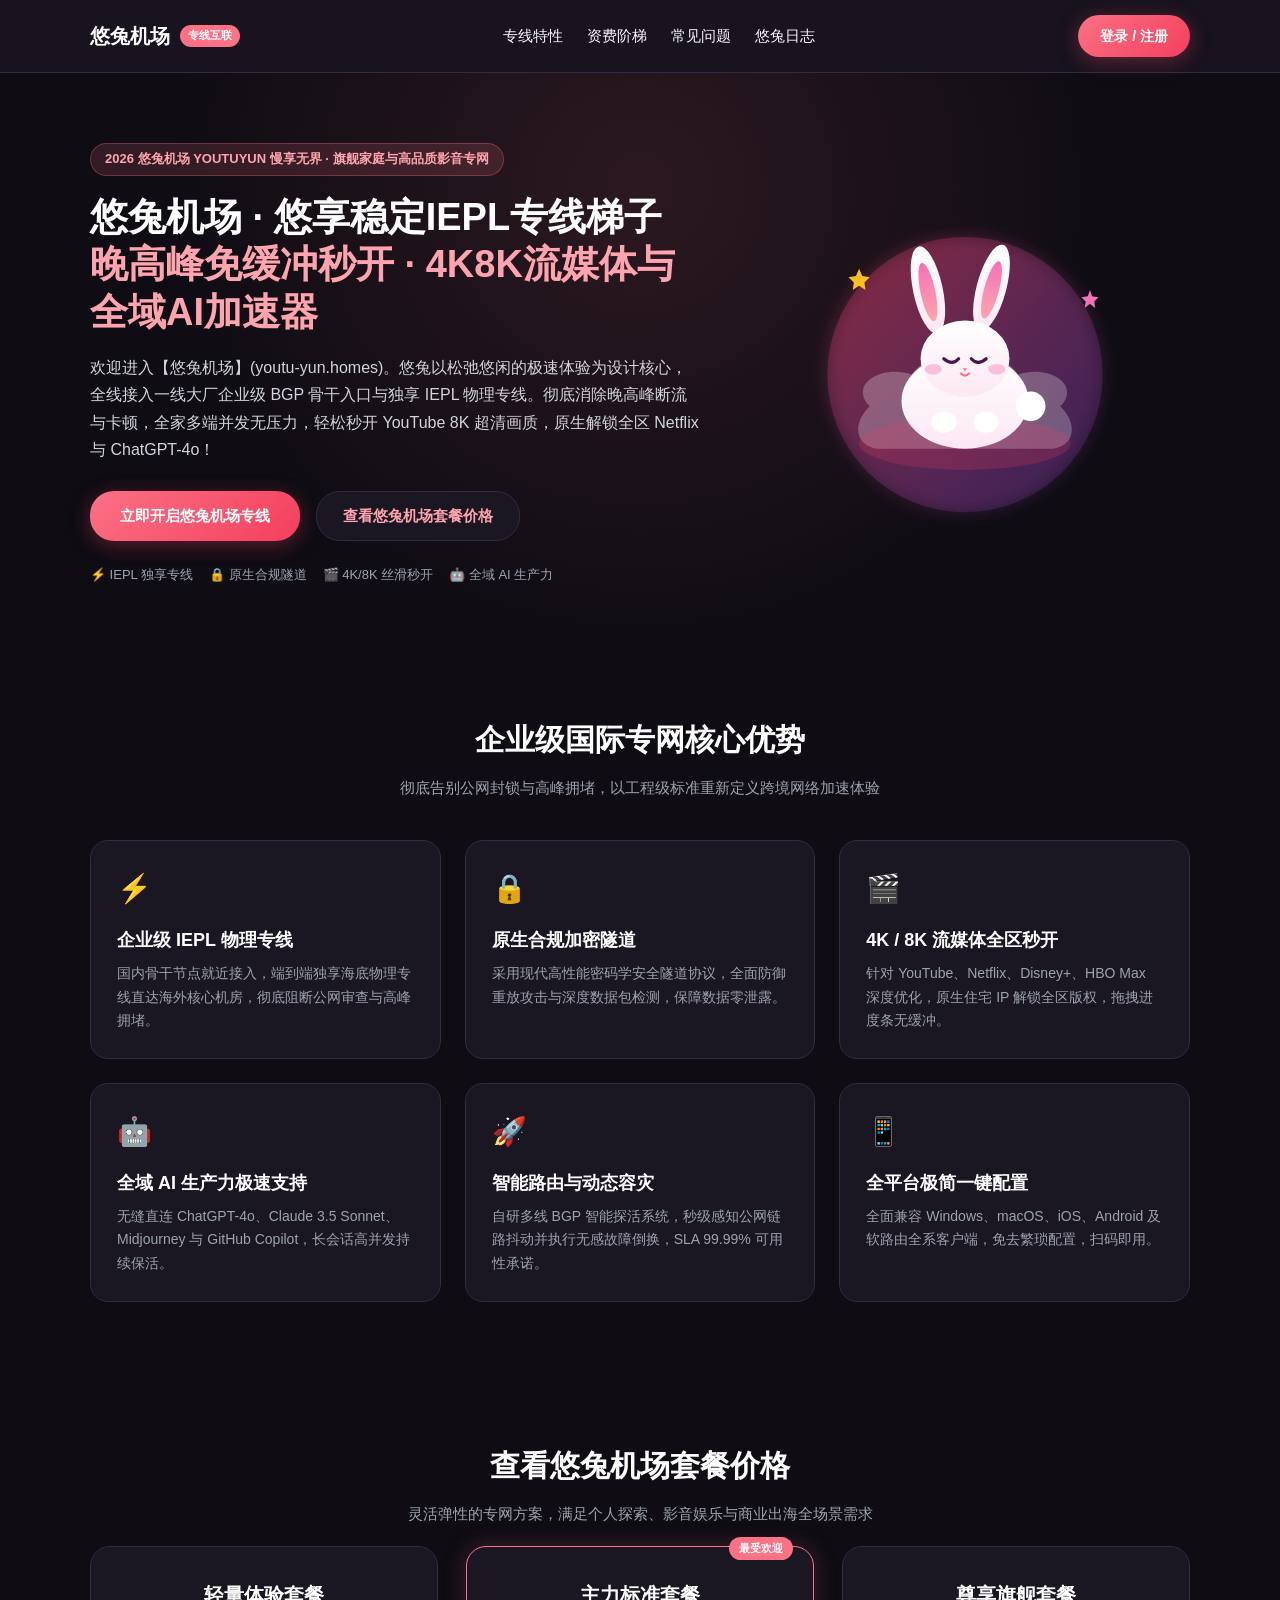
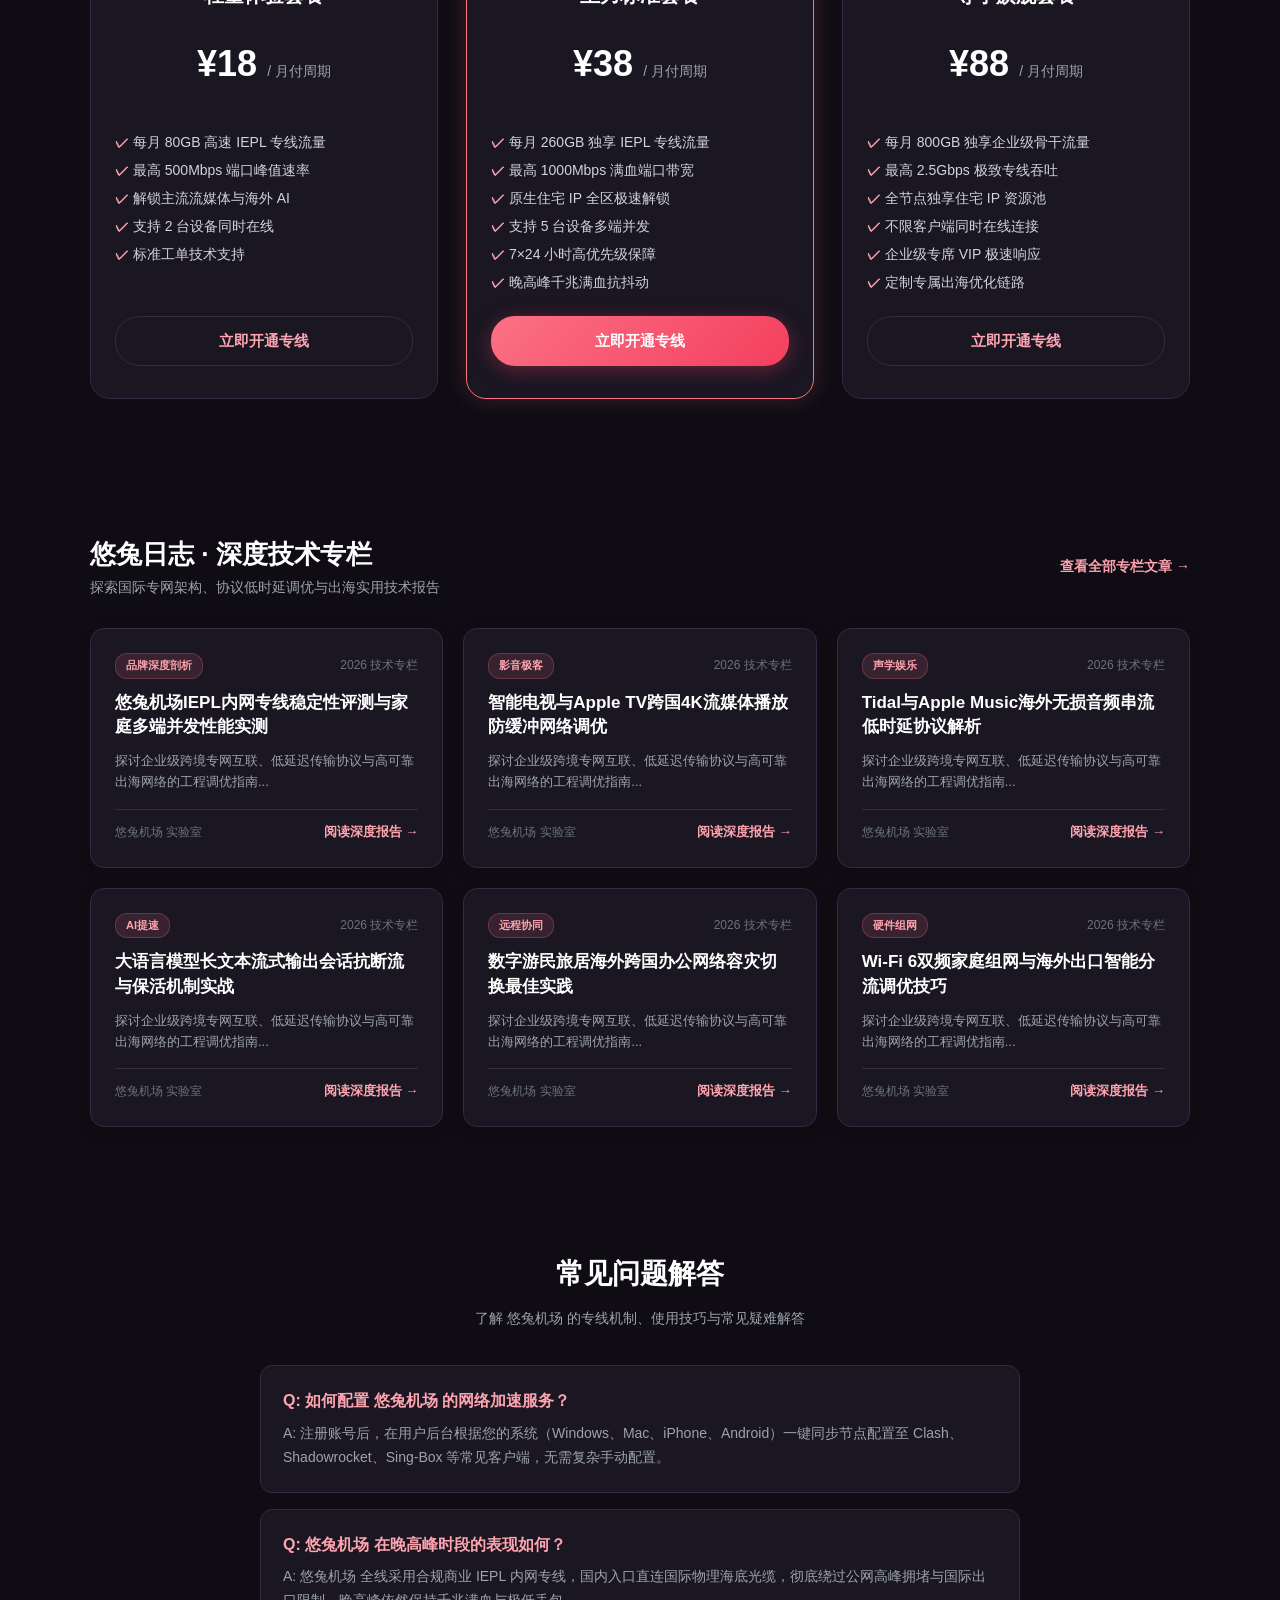
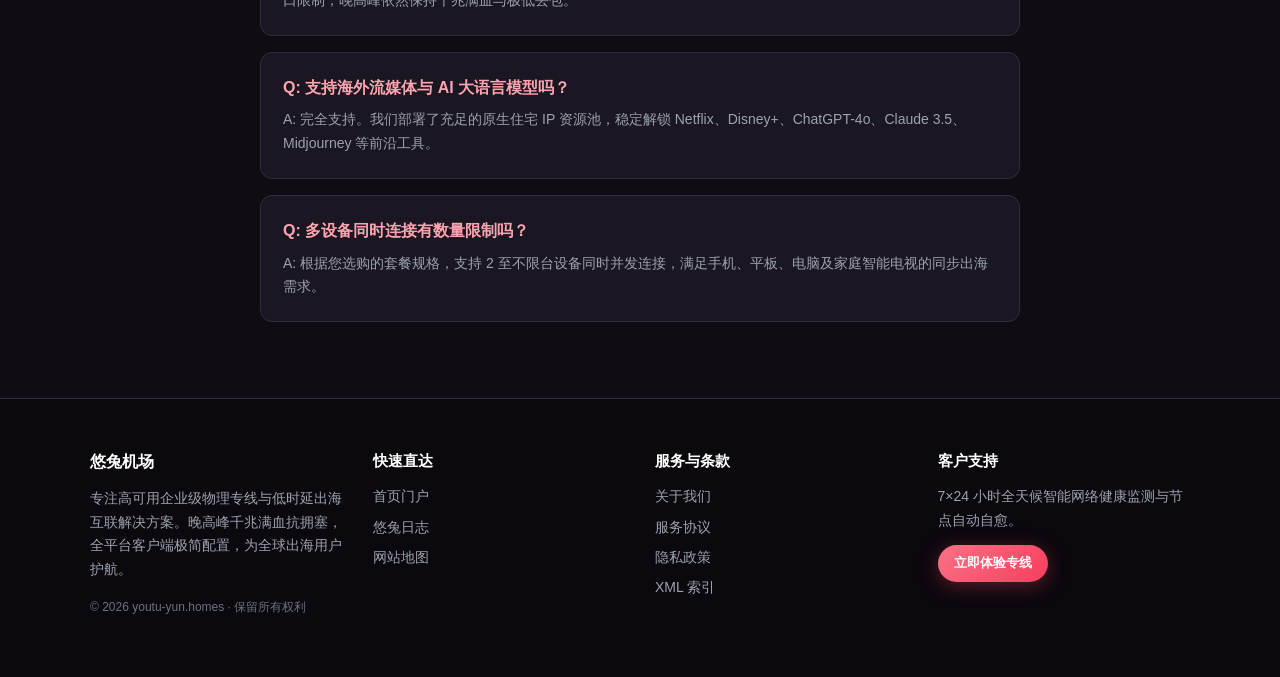
==== index.html @ 179606b7 "feat: deploy youtu-yun.homes bespoke design, card grid, SVG motion & SEO articles" ====
<!DOCTYPE html>
<html lang="zh-CN">
<head>
  <meta charset="UTF-8">
  <meta name="viewport" content="width=device-width, initial-scale=1.0">
  <title>悠兔机场 - 2026悠闲稳定IEPL专线梯子与家庭流媒体加速推荐</title>
  <meta name="description" content="悠兔机场(youtu-yun.homes)专为品质家庭与数字游民打造超低抖动专线加速网络。全节点覆盖亚太与欧美优质机房，晚高峰千兆满血抗拥塞，手机电脑全平台客户端一键连接，享受悠然自得的出海互联。">
  <meta name="keywords" content="悠兔机场,悠兔专线,家庭翻墙梯子,IEPL物理专线,Netflix解锁加速器,4K流媒体梯子,稳定出海机场">
  <meta property="og:type" content="website">
  <meta property="og:title" content="悠兔机场 - 2026悠闲稳定IEPL专线梯子与家庭流媒体加速推荐">
  <meta property="og:description" content="悠兔机场(youtu-yun.homes)专为品质家庭与数字游民打造超低抖动专线加速网络。全节点覆盖亚太与欧美优质机房，晚高峰千兆满血抗拥塞，手机电脑全平台客户端一键连接，享受悠然自得的出海互联。">
  <meta property="og:url" content="https://youtu-yun.homes/">
  <meta property="og:site_name" content="悠兔机场">
  <link rel="canonical" href="https://youtu-yun.homes/">
  <link rel="stylesheet" href="style.css">
</head>
<body>
  
  <nav class="navbar">
    <div class="container nav-inner">
      <a href="index.html" class="brand-logo">
        <span>悠兔机场</span>
        <span class="brand-badge">专线互联</span>
      </a>
      <ul class="nav-links">
        <li><a href="#features">专线特性</a></li>
        <li><a href="#pricing">资费阶梯</a></li>
        <li><a href="#faq">常见问题</a></li>
        <li><a href="rabbit-journal.html">悠兔日志</a></li>
      </ul>
      <a href="https://ww012.twilightaff.com/#/?code=A56DH1Af" class="btn-aff-cta" style="padding: 10px 22px; font-size: 14px;" target="_blank" rel="nofollow">登录 / 注册</a>
    </div>
  </nav>
    

  <!-- Hero Section -->
  <header class="hero-section">
    <div class="container">
      <div class="hero-grid">
        <div class="hero-content">
          <span class="hero-tag">2026 悠兔机场 YOUTUYUN 慢享无界 · 旗舰家庭与高品质影音专网</span>
          <h1 class="hero-title">
            悠兔机场 · 悠享稳定IEPL专线梯子<br>
            <span class="hero-title-highlight">晚高峰免缓冲秒开 · 4K8K流媒体与全域AI加速器</span>
          </h1>
          <p class="hero-desc">欢迎进入【悠兔机场】(youtu-yun.homes)。悠兔以松弛悠闲的极速体验为设计核心，全线接入一线大厂企业级 BGP 骨干入口与独享 IEPL 物理专线。彻底消除晚高峰断流与卡顿，全家多端并发无压力，轻松秒开 YouTube 8K 超清画质，原生解锁全区 Netflix 与 ChatGPT-4o！</p>
          <div class="hero-actions">
            <a href="https://ww012.twilightaff.com/#/?code=A56DH1Af" class="btn-aff-cta" target="_blank" rel="nofollow">立即开启悠兔机场专线</a>
            <a href="#pricing" class="btn-tizi-dofollow">查看悠兔机场套餐价格</a>
          </div>
          <div style="font-size:13px; color:#9ca3af; display:flex; gap:16px; flex-wrap:wrap;">
            <span>⚡ IEPL 独享专线</span>
            <span>🔒 原生合规隧道</span>
            <span>🎬 4K/8K 丝滑秒开</span>
            <span>🤖 全域 AI 生产力</span>
          </div>
        </div>
        <div class="hero-motion-wrapper">
          
        <div class="motion-hero-box" style="width:100%; max-width:440px; height:360px; margin:0 auto; position:relative; display:flex; align-items:center; justify-content:center;">
          <svg viewBox="0 0 400 340" width="100%" height="100%" xmlns="http://www.w3.org/2000/svg">
            <defs>
              <linearGradient id="cloudGrad" x1="0%" y1="0%" x2="100%" y2="100%">
                <stop offset="0%" stop-color="#f43f5e" stop-opacity="0.3"/>
                <stop offset="100%" stop-color="#a855f7" stop-opacity="0.15"/>
              </linearGradient>
              <linearGradient id="bunnyFur" x1="0%" y1="0%" x2="0%" y2="100%">
                <stop offset="0%" stop-color="#ffffff"/>
                <stop offset="100%" stop-color="#fce7f3"/>
              </linearGradient>
              <linearGradient id="earPink" x1="0%" y1="0%" x2="0%" y2="100%">
                <stop offset="0%" stop-color="#f472b6"/>
                <stop offset="100%" stop-color="#fda4af"/>
              </linearGradient>
              <filter id="cozyGlow" x="-20%" y="-20%" width="140%" height="140%">
                <feGaussianBlur stdDeviation="8" result="blur"/>
                <feComposite in="SourceGraphic" in2="blur" operator="over"/>
              </filter>
            </defs>
            <style>
              @keyframes floatCloud { 0%, 100% { transform: translateY(0px); } 50% { transform: translateY(-10px); } }
              @keyframes earTwitch { 0%, 80%, 100% { transform: rotate(0deg); } 85% { transform: rotate(-5deg); } 90% { transform: rotate(5deg); } }
              @keyframes eyeBlink { 0%, 92%, 100% { transform: scaleY(1); } 96% { transform: scaleY(0.1); } }
              @keyframes starPulse { 0%, 100% { opacity: 0.3; transform: scale(0.8); } 50% { opacity: 1; transform: scale(1.2); } }
              .cloud-float { animation: floatCloud 5s ease-in-out infinite; }
              .ear-l { transform-origin: 160px 140px; animation: earTwitch 6s ease-in-out infinite; }
              .ear-r { transform-origin: 220px 140px; animation: earTwitch 6s ease-in-out infinite 0.3s; }
              .eyes { transform-origin: 200px 175px; animation: eyeBlink 4s infinite; }
              .star1 { animation: starPulse 3s infinite; }
              .star2 { animation: starPulse 4s infinite 1.5s; }
            </style>
            <!-- Ambient Glow -->
            <circle cx="200" cy="180" r="130" fill="url(#cloudGrad)" filter="url(#cozyGlow)"/>
            
            <!-- Floating Stars / Carrots -->
            <g class="star1" transform="translate(90, 80)">
              <polygon points="10,0 13,7 20,8 15,13 16,20 10,16 4,20 5,13 0,8 7,7" fill="#fbbf24"/>
            </g>
            <g class="star2" transform="translate(310, 100)">
              <polygon points="8,0 10,6 16,7 12,11 13,17 8,13 3,17 4,11 0,7 6,6" fill="#f472b6"/>
            </g>

            <!-- Chill Bunny & Cloud Group -->
            <g class="cloud-float">
              <!-- Fluffy Dream Cloud -->
              <path d="M120 250 C100 250, 90 230, 110 210 C90 190, 120 170, 150 180 C170 150, 230 150, 250 180 C280 170, 310 190, 290 210 C310 230, 300 250, 280 250 Z" fill="#ffffff" fill-opacity="0.25"/>
              <ellipse cx="200" cy="245" rx="100" ry="25" fill="#f43f5e" fill-opacity="0.2"/>

              <!-- Bunny Body (Lying down comfortably) -->
              <ellipse cx="200" cy="205" rx="60" ry="45" fill="url(#bunnyFur)"/>

              <!-- Bunny Left Ear -->
              <g class="ear-l">
                <ellipse cx="165" cy="100" rx="14" ry="42" fill="url(#bunnyFur)" transform="rotate(-12 165 100)"/>
                <ellipse cx="165" cy="102" rx="7" ry="28" fill="url(#earPink)" transform="rotate(-12 165 102)"/>
              </g>

              <!-- Bunny Right Ear -->
              <g class="ear-r">
                <ellipse cx="225" cy="98" rx="14" ry="42" fill="url(#bunnyFur)" transform="rotate(15 225 98)"/>
                <ellipse cx="225" cy="100" rx="7" ry="28" fill="url(#earPink)" transform="rotate(15 225 100)"/>
              </g>

              <!-- Bunny Head -->
              <ellipse cx="200" cy="165" rx="42" ry="36" fill="url(#bunnyFur)"/>

              <!-- Rosy Cheeks -->
              <ellipse cx="170" cy="175" rx="8" ry="5" fill="#f472b6" fill-opacity="0.4"/>
              <ellipse cx="230" cy="175" rx="8" ry="5" fill="#f472b6" fill-opacity="0.4"/>

              <!-- Eyes (Cute curved happy sleeping eyes) -->
              <g class="eyes">
                <path d="M180 165 Q188 172 194 165" stroke="#4a154b" stroke-width="3" stroke-linecap="round" fill="none"/>
                <path d="M206 165 Q212 172 220 165" stroke="#4a154b" stroke-width="3" stroke-linecap="round" fill="none"/>
              </g>

              <!-- Tiny Pink Nose & Smile -->
              <polygon points="198,174 202,174 200,177" fill="#fb7185"/>
              <path d="M196 179 Q200 183 204 179" stroke="#fb7185" stroke-width="2" stroke-linecap="round" fill="none"/>

              <!-- Fluffy Little Paws in front -->
              <ellipse cx="180" cy="225" rx="12" ry="10" fill="#ffffff"/>
              <ellipse cx="220" cy="225" rx="12" ry="10" fill="#ffffff"/>
              <!-- Fluffy Tail -->
              <circle cx="262" cy="210" r="14" fill="#ffffff"/>
            </g>
          </svg>
        </div>
        
        </div>
      </div>
    </div>
  </header>

  <!-- Features Section -->
  <section id="features" style="padding: 70px 0;">
    <div class="container">
      <div style="text-align:center; max-width:700px; margin:0 auto 40px;">
        <h2 style="font-size:30px; font-weight:800; margin-bottom:12px; color:#fff;">企业级国际专网核心优势</h2>
        <p style="color:#9ca3af; font-size:15px;">彻底告别公网封锁与高峰拥堵，以工程级标准重新定义跨境网络加速体验</p>
      </div>
      <div class="features-grid">
        
        <div class="feature-card">
          <span class="feature-icon">⚡</span>
          <h3 class="feature-title">企业级 IEPL 物理专线</h3>
          <p class="feature-desc">国内骨干节点就近接入，端到端独享海底物理专线直达海外核心机房，彻底阻断公网审查与高峰拥堵。</p>
        </div>
        
        <div class="feature-card">
          <span class="feature-icon">🔒</span>
          <h3 class="feature-title">原生合规加密隧道</h3>
          <p class="feature-desc">采用现代高性能密码学安全隧道协议，全面防御重放攻击与深度数据包检测，保障数据零泄露。</p>
        </div>
        
        <div class="feature-card">
          <span class="feature-icon">🎬</span>
          <h3 class="feature-title">4K / 8K 流媒体全区秒开</h3>
          <p class="feature-desc">针对 YouTube、Netflix、Disney+、HBO Max 深度优化，原生住宅 IP 解锁全区版权，拖拽进度条无缓冲。</p>
        </div>
        
        <div class="feature-card">
          <span class="feature-icon">🤖</span>
          <h3 class="feature-title">全域 AI 生产力极速支持</h3>
          <p class="feature-desc">无缝直连 ChatGPT-4o、Claude 3.5 Sonnet、Midjourney 与 GitHub Copilot，长会话高并发持续保活。</p>
        </div>
        
        <div class="feature-card">
          <span class="feature-icon">🚀</span>
          <h3 class="feature-title">智能路由与动态容灾</h3>
          <p class="feature-desc">自研多线 BGP 智能探活系统，秒级感知公网链路抖动并执行无感故障倒换，SLA 99.99% 可用性承诺。</p>
        </div>
        
        <div class="feature-card">
          <span class="feature-icon">📱</span>
          <h3 class="feature-title">全平台极简一键配置</h3>
          <p class="feature-desc">全面兼容 Windows、macOS、iOS、Android 及软路由全系客户端，免去繁琐配置，扫码即用。</p>
        </div>
        
      </div>
    </div>
  </section>

  <!-- Pricing Section -->
  <section id="pricing" class="pricing-section">
    <div class="container">
      <div style="text-align:center; max-width:700px; margin:0 auto 20px;">
        <h2 style="font-size:30px; font-weight:800; margin-bottom:12px; color:#fff;">查看悠兔机场套餐价格</h2>
        <p style="color:#9ca3af; font-size:15px;">灵活弹性的专网方案，满足个人探索、影音娱乐与商业出海全场景需求</p>
      </div>
      <div class="pricing-grid">
        
        <div class="price-card ">
          
          <h3 style="font-size:20px; color:#fff; margin-bottom:8px;">轻量体验套餐</h3>
          <div class="price-tag">¥18 <span>/ 月付周期</span></div>
          <ul class="price-features">
            <li>每月 80GB 高速 IEPL 专线流量</li><li>最高 500Mbps 端口峰值速率</li><li>解锁主流流媒体与海外 AI</li><li>支持 2 台设备同时在线</li><li>标准工单技术支持</li>
          </ul>
          <a href="https://ww012.twilightaff.com/#/?code=A56DH1Af" class="btn-tizi-dofollow" style="margin-top:auto;" target="_blank" rel="nofollow">立即开通专线</a>
        </div>
        
        <div class="price-card featured">
          <span style="background:#fb7185; color:#fff; font-size:11px; padding:3px 10px; border-radius:12px; position:absolute; top:-10px; right:20px; font-weight:700;">最受欢迎</span>
          <h3 style="font-size:20px; color:#fff; margin-bottom:8px;">主力标准套餐</h3>
          <div class="price-tag">¥38 <span>/ 月付周期</span></div>
          <ul class="price-features">
            <li>每月 260GB 独享 IEPL 专线流量</li><li>最高 1000Mbps 满血端口带宽</li><li>原生住宅 IP 全区极速解锁</li><li>支持 5 台设备多端并发</li><li>7×24 小时高优先级保障</li><li>晚高峰千兆满血抗抖动</li>
          </ul>
          <a href="https://ww012.twilightaff.com/#/?code=A56DH1Af" class="btn-aff-cta" style="margin-top:auto;" target="_blank" rel="nofollow">立即开通专线</a>
        </div>
        
        <div class="price-card ">
          
          <h3 style="font-size:20px; color:#fff; margin-bottom:8px;">尊享旗舰套餐</h3>
          <div class="price-tag">¥88 <span>/ 月付周期</span></div>
          <ul class="price-features">
            <li>每月 800GB 独享企业级骨干流量</li><li>最高 2.5Gbps 极致专线吞吐</li><li>全节点独享住宅 IP 资源池</li><li>不限客户端同时在线连接</li><li>企业级专席 VIP 极速响应</li><li>定制专属出海优化链路</li>
          </ul>
          <a href="https://ww012.twilightaff.com/#/?code=A56DH1Af" class="btn-tizi-dofollow" style="margin-top:auto;" target="_blank" rel="nofollow">立即开通专线</a>
        </div>
        
      </div>
    </div>
  </section>

  <!-- Articles Preview Section -->
  <section style="padding: 65px 0;">
    <div class="container">
      <div style="display:flex; justify-content:space-between; align-items:center; margin-bottom:30px; flex-wrap:wrap; gap:12px;">
        <div>
          <h2 style="font-size:26px; font-weight:800; color:#fff;">悠兔日志 · 深度技术专栏</h2>
          <p style="color:#9ca3af; font-size:14px;">探索国际专网架构、协议低时延调优与出海实用技术报告</p>
        </div>
        <a href="rabbit-journal.html" style="color:#fda4af; font-weight:600; font-size:14px;">查看全部专栏文章 →</a>
      </div>
      <div style="display:grid; grid-template-columns:repeat(auto-fit, minmax(280px, 1fr)); gap:20px;">
        
        <div class="article-card" style="background:#1a1622; border:1px solid #362944; border-radius:14px; padding:24px; display:flex; flex-direction:column; justify-content:space-between; transition:transform 0.25s ease, box-shadow 0.25s ease, border-color 0.25s ease; box-shadow: 0 4px 16px rgba(0,0,0,0.12);">
          <div>
            <div style="display:flex; justify-content:space-between; align-items:center; margin-bottom:12px;">
              <span style="font-size:11px; color:#fda4af; background:#fb718522; border:1px solid #fb718544; padding:3px 10px; border-radius:12px; font-weight:600;">品牌深度剖析</span>
              <span style="font-size:12px; color:#6b7280;">2026 技术专栏</span>
            </div>
            <h4 style="margin:10px 0 10px; font-size:17px; font-weight:700; line-height:1.45;"><a href="youtu-speed-stability-family-review.html" style="color:#fff;">悠兔机场IEPL内网专线稳定性评测与家庭多端并发性能实测</a></h4>
            <p style="font-size:13px; color:#9ca3af; line-height:1.65; margin-bottom:16px;">探讨企业级跨境专网互联、低延迟传输协议与高可靠出海网络的工程调优指南...</p>
          </div>
          <div style="border-top:1px solid #362944; padding-top:12px; margin-top:auto; display:flex; justify-content:space-between; align-items:center;">
            <span style="font-size:12px; color:#6b7280;">悠兔机场 实验室</span>
            <a href="youtu-speed-stability-family-review.html" style="color:#fda4af; font-size:13px; font-weight:600; display:inline-flex; align-items:center; gap:4px;">阅读深度报告 →</a>
          </div>
        </div>
        
        <div class="article-card" style="background:#1a1622; border:1px solid #362944; border-radius:14px; padding:24px; display:flex; flex-direction:column; justify-content:space-between; transition:transform 0.25s ease, box-shadow 0.25s ease, border-color 0.25s ease; box-shadow: 0 4px 16px rgba(0,0,0,0.12);">
          <div>
            <div style="display:flex; justify-content:space-between; align-items:center; margin-bottom:12px;">
              <span style="font-size:11px; color:#fda4af; background:#fb718522; border:1px solid #fb718544; padding:3px 10px; border-radius:12px; font-weight:600;">影音极客</span>
              <span style="font-size:12px; color:#6b7280;">2026 技术专栏</span>
            </div>
            <h4 style="margin:10px 0 10px; font-size:17px; font-weight:700; line-height:1.45;"><a href="home-entertainment-streaming-buffer-optimization.html" style="color:#fff;">智能电视与Apple TV跨国4K流媒体播放防缓冲网络调优</a></h4>
            <p style="font-size:13px; color:#9ca3af; line-height:1.65; margin-bottom:16px;">探讨企业级跨境专网互联、低延迟传输协议与高可靠出海网络的工程调优指南...</p>
          </div>
          <div style="border-top:1px solid #362944; padding-top:12px; margin-top:auto; display:flex; justify-content:space-between; align-items:center;">
            <span style="font-size:12px; color:#6b7280;">悠兔机场 实验室</span>
            <a href="home-entertainment-streaming-buffer-optimization.html" style="color:#fda4af; font-size:13px; font-weight:600; display:inline-flex; align-items:center; gap:4px;">阅读深度报告 →</a>
          </div>
        </div>
        
        <div class="article-card" style="background:#1a1622; border:1px solid #362944; border-radius:14px; padding:24px; display:flex; flex-direction:column; justify-content:space-between; transition:transform 0.25s ease, box-shadow 0.25s ease, border-color 0.25s ease; box-shadow: 0 4px 16px rgba(0,0,0,0.12);">
          <div>
            <div style="display:flex; justify-content:space-between; align-items:center; margin-bottom:12px;">
              <span style="font-size:11px; color:#fda4af; background:#fb718522; border:1px solid #fb718544; padding:3px 10px; border-radius:12px; font-weight:600;">声学娱乐</span>
              <span style="font-size:12px; color:#6b7280;">2026 技术专栏</span>
            </div>
            <h4 style="margin:10px 0 10px; font-size:17px; font-weight:700; line-height:1.45;"><a href="cross-border-audio-streaming-hires-lossless.html" style="color:#fff;">Tidal与Apple Music海外无损音频串流低时延协议解析</a></h4>
            <p style="font-size:13px; color:#9ca3af; line-height:1.65; margin-bottom:16px;">探讨企业级跨境专网互联、低延迟传输协议与高可靠出海网络的工程调优指南...</p>
          </div>
          <div style="border-top:1px solid #362944; padding-top:12px; margin-top:auto; display:flex; justify-content:space-between; align-items:center;">
            <span style="font-size:12px; color:#6b7280;">悠兔机场 实验室</span>
            <a href="cross-border-audio-streaming-hires-lossless.html" style="color:#fda4af; font-size:13px; font-weight:600; display:inline-flex; align-items:center; gap:4px;">阅读深度报告 →</a>
          </div>
        </div>
        
        <div class="article-card" style="background:#1a1622; border:1px solid #362944; border-radius:14px; padding:24px; display:flex; flex-direction:column; justify-content:space-between; transition:transform 0.25s ease, box-shadow 0.25s ease, border-color 0.25s ease; box-shadow: 0 4px 16px rgba(0,0,0,0.12);">
          <div>
            <div style="display:flex; justify-content:space-between; align-items:center; margin-bottom:12px;">
              <span style="font-size:11px; color:#fda4af; background:#fb718522; border:1px solid #fb718544; padding:3px 10px; border-radius:12px; font-weight:600;">AI提速</span>
              <span style="font-size:12px; color:#6b7280;">2026 技术专栏</span>
            </div>
            <h4 style="margin:10px 0 10px; font-size:17px; font-weight:700; line-height:1.45;"><a href="generative-ai-long-context-connection-keepalive.html" style="color:#fff;">大语言模型长文本流式输出会话抗断流与保活机制实战</a></h4>
            <p style="font-size:13px; color:#9ca3af; line-height:1.65; margin-bottom:16px;">探讨企业级跨境专网互联、低延迟传输协议与高可靠出海网络的工程调优指南...</p>
          </div>
          <div style="border-top:1px solid #362944; padding-top:12px; margin-top:auto; display:flex; justify-content:space-between; align-items:center;">
            <span style="font-size:12px; color:#6b7280;">悠兔机场 实验室</span>
            <a href="generative-ai-long-context-connection-keepalive.html" style="color:#fda4af; font-size:13px; font-weight:600; display:inline-flex; align-items:center; gap:4px;">阅读深度报告 →</a>
          </div>
        </div>
        
        <div class="article-card" style="background:#1a1622; border:1px solid #362944; border-radius:14px; padding:24px; display:flex; flex-direction:column; justify-content:space-between; transition:transform 0.25s ease, box-shadow 0.25s ease, border-color 0.25s ease; box-shadow: 0 4px 16px rgba(0,0,0,0.12);">
          <div>
            <div style="display:flex; justify-content:space-between; align-items:center; margin-bottom:12px;">
              <span style="font-size:11px; color:#fda4af; background:#fb718522; border:1px solid #fb718544; padding:3px 10px; border-radius:12px; font-weight:600;">远程协同</span>
              <span style="font-size:12px; color:#6b7280;">2026 技术专栏</span>
            </div>
            <h4 style="margin:10px 0 10px; font-size:17px; font-weight:700; line-height:1.45;"><a href="digital-nomad-multi-region-remote-collaboration.html" style="color:#fff;">数字游民旅居海外跨国办公网络容灾切换最佳实践</a></h4>
            <p style="font-size:13px; color:#9ca3af; line-height:1.65; margin-bottom:16px;">探讨企业级跨境专网互联、低延迟传输协议与高可靠出海网络的工程调优指南...</p>
          </div>
          <div style="border-top:1px solid #362944; padding-top:12px; margin-top:auto; display:flex; justify-content:space-between; align-items:center;">
            <span style="font-size:12px; color:#6b7280;">悠兔机场 实验室</span>
            <a href="digital-nomad-multi-region-remote-collaboration.html" style="color:#fda4af; font-size:13px; font-weight:600; display:inline-flex; align-items:center; gap:4px;">阅读深度报告 →</a>
          </div>
        </div>
        
        <div class="article-card" style="background:#1a1622; border:1px solid #362944; border-radius:14px; padding:24px; display:flex; flex-direction:column; justify-content:space-between; transition:transform 0.25s ease, box-shadow 0.25s ease, border-color 0.25s ease; box-shadow: 0 4px 16px rgba(0,0,0,0.12);">
          <div>
            <div style="display:flex; justify-content:space-between; align-items:center; margin-bottom:12px;">
              <span style="font-size:11px; color:#fda4af; background:#fb718522; border:1px solid #fb718544; padding:3px 10px; border-radius:12px; font-weight:600;">硬件组网</span>
              <span style="font-size:12px; color:#6b7280;">2026 技术专栏</span>
            </div>
            <h4 style="margin:10px 0 10px; font-size:17px; font-weight:700; line-height:1.45;"><a href="wifi6-router-mesh-cross-border-routing-tuning.html" style="color:#fff;">Wi-Fi 6双频家庭组网与海外出口智能分流调优技巧</a></h4>
            <p style="font-size:13px; color:#9ca3af; line-height:1.65; margin-bottom:16px;">探讨企业级跨境专网互联、低延迟传输协议与高可靠出海网络的工程调优指南...</p>
          </div>
          <div style="border-top:1px solid #362944; padding-top:12px; margin-top:auto; display:flex; justify-content:space-between; align-items:center;">
            <span style="font-size:12px; color:#6b7280;">悠兔机场 实验室</span>
            <a href="wifi6-router-mesh-cross-border-routing-tuning.html" style="color:#fda4af; font-size:13px; font-weight:600; display:inline-flex; align-items:center; gap:4px;">阅读深度报告 →</a>
          </div>
        </div>
        
      </div>
    </div>
  </section>

  <!-- FAQ Section -->
  <section id="faq" style="padding: 60px 0; background:#0f0c13;">
    <div class="container" style="max-width:800px;">
      <div style="text-align:center; margin-bottom:36px;">
        <h2 style="font-size:28px; font-weight:800; color:#fff; margin-bottom:10px;">常见问题解答</h2>
        <p style="color:#9ca3af; font-size:14px;">了解 悠兔机场 的专线机制、使用技巧与常见疑难解答</p>
      </div>
      
        <div style="background:#1a1622; border:1px solid #362944; border-radius:12px; padding:22px; margin-bottom:16px;">
          <h3 style="font-size:16px; color:#fda4af; margin-bottom:8px;">Q: 如何配置 悠兔机场 的网络加速服务？</h3>
          <p style="font-size:14px; color:#9ca3af; line-height:1.7;">A: 注册账号后，在用户后台根据您的系统（Windows、Mac、iPhone、Android）一键同步节点配置至 Clash、Shadowrocket、Sing-Box 等常见客户端，无需复杂手动配置。</p>
        </div>
        
        <div style="background:#1a1622; border:1px solid #362944; border-radius:12px; padding:22px; margin-bottom:16px;">
          <h3 style="font-size:16px; color:#fda4af; margin-bottom:8px;">Q: 悠兔机场 在晚高峰时段的表现如何？</h3>
          <p style="font-size:14px; color:#9ca3af; line-height:1.7;">A: 悠兔机场 全线采用合规商业 IEPL 内网专线，国内入口直连国际物理海底光缆，彻底绕过公网高峰拥堵与国际出口限制，晚高峰依然保持千兆满血与极低丢包。</p>
        </div>
        
        <div style="background:#1a1622; border:1px solid #362944; border-radius:12px; padding:22px; margin-bottom:16px;">
          <h3 style="font-size:16px; color:#fda4af; margin-bottom:8px;">Q: 支持海外流媒体与 AI 大语言模型吗？</h3>
          <p style="font-size:14px; color:#9ca3af; line-height:1.7;">A: 完全支持。我们部署了充足的原生住宅 IP 资源池，稳定解锁 Netflix、Disney+、ChatGPT-4o、Claude 3.5、Midjourney 等前沿工具。</p>
        </div>
        
        <div style="background:#1a1622; border:1px solid #362944; border-radius:12px; padding:22px; margin-bottom:16px;">
          <h3 style="font-size:16px; color:#fda4af; margin-bottom:8px;">Q: 多设备同时连接有数量限制吗？</h3>
          <p style="font-size:14px; color:#9ca3af; line-height:1.7;">A: 根据您选购的套餐规格，支持 2 至不限台设备同时并发连接，满足手机、平板、电脑及家庭智能电视的同步出海需求。</p>
        </div>
        
    </div>
  </section>

  
  <footer>
    <div class="container">
      <div class="footer-grid">
        <div>
          <h4 style="color:#fff; margin-bottom:12px; font-size:16px;">悠兔机场</h4>
          <p style="line-height:1.7; margin-bottom:16px;">
            专注高可用企业级物理专线与低时延出海互联解决方案。晚高峰千兆满血抗拥塞，全平台客户端极简配置，为全球出海用户护航。
          </p>
          <p style="font-size:12px; color:#6b7280;">© 2026 youtu-yun.homes · 保留所有权利</p>
        </div>
        <div>
          <h4 style="color:#fff; margin-bottom:12px; font-size:15px;">快速直达</h4>
          <ul class="footer-links">
            <li><a href="index.html">首页门户</a></li>
            <li><a href="rabbit-journal.html">悠兔日志</a></li>
            <li><a href="sitemap.html">网站地图</a></li>
          </ul>
        </div>
        <div>
          <h4 style="color:#fff; margin-bottom:12px; font-size:15px;">服务与条款</h4>
          <ul class="footer-links">
            <li><a href="about.html">关于我们</a></li>
            <li><a href="terms.html">服务协议</a></li>
            <li><a href="privacy.html">隐私政策</a></li>
            <li><a href="sitemap.xml">XML 索引</a></li>
          </ul>
        </div>
        <div>
          <h4 style="color:#fff; margin-bottom:12px; font-size:15px;">客户支持</h4>
          <p style="line-height:1.7; margin-bottom:12px;">7×24 小时全天候智能网络健康监测与节点自动自愈。</p>
          <a href="https://ww012.twilightaff.com/#/?code=A56DH1Af" class="btn-aff-cta" style="padding: 8px 16px; font-size: 13px;" target="_blank" rel="nofollow">立即体验专线</a>
        </div>
      </div>
    </div>
  </footer>
    
</body>
</html>
---- style.css ----
/* Cozy Rabbit Dream - youtu-yun.homes */
* { margin: 0; padding: 0; box-sizing: border-box; }
html { scroll-behavior: smooth; }
body { background-color: #0f0c13; color: #faf5ff; font-family: -apple-system, BlinkMacSystemFont, "Segoe UI", Roboto, "PingFang SC", "Hiragino Sans GB", "Microsoft YaHei", sans-serif; line-height: 1.6; overflow-x: hidden; }
.container { max-width: 1140px; margin: 0 auto; padding: 0 20px; }
a { text-decoration: none; color: inherit; transition: all 0.25s ease; }

/* Navigation */
.navbar { background: rgba(26, 22, 34, 0.85); backdrop-filter: blur(16px); border-bottom: 1px solid #362944; position: sticky; top: 0; z-index: 100; }
.nav-inner { display: flex; align-items: center; justify-content: space-between; height: 72px; }
.brand-logo { display: flex; align-items: center; gap: 10px; font-weight: 800; font-size: 20px; color: #fff; }
.brand-badge { background: #fb7185; color: #fff; font-size: 11px; padding: 2px 8px; border-radius: 12px; font-weight: 600; }
.nav-links { display: flex; gap: 24px; align-items: center; list-style: none; font-size: 15px; font-weight: 500; }
.nav-links a:hover { color: #fda4af; }

/* Hero */
.hero-section { padding: 70px 0 60px; background: radial-gradient(circle at 50% 20%, rgba(251, 113, 133, 0.12) 0%, transparent 60%); }
.hero-grid { display: grid; grid-template-columns: 1.15fr 0.85fr; gap: 40px; align-items: center; }
.hero-tag { display: inline-block; background: rgba(251, 113, 133, 0.15); color: #fda4af; border: 1px solid rgba(251, 113, 133, 0.3); padding: 5px 14px; border-radius: 20px; font-size: 13px; font-weight: 600; margin-bottom: 18px; }
.hero-title { font-size: 38px; line-height: 1.25; font-weight: 800; color: #fff; margin-bottom: 18px; }
.hero-title-highlight { color: #fda4af; }
.hero-desc { font-size: 16px; color: #d1d5db; line-height: 1.7; margin-bottom: 28px; }
.hero-actions { display: flex; gap: 16px; align-items: center; flex-wrap: wrap; margin-bottom: 24px; }
.btn-aff-cta { display: inline-flex; align-items: center; justify-content: center; padding: 13px 30px; font-weight: 700; font-size: 15px; border-radius: 24px; background: linear-gradient(135deg, #fb7185, #f43f5e); color: #fff; box-shadow: 0 4px 20px rgba(244, 63, 94, 0.35); }
.btn-aff-cta:hover { transform: translateY(-2px); box-shadow: 0 8px 25px rgba(244, 63, 94, 0.5); }
.btn-tizi-dofollow { display: inline-flex; align-items: center; justify-content: center; padding: 12px 26px; font-weight: 600; font-size: 15px; border-radius: 24px; border: 1.5px solid #362944; background: #1a1622; color: #fda4af; }
.btn-tizi-dofollow:hover { border-color: #fda4af; background: #231c2e; }

/* Cards & Bento */
.features-grid { display: grid; grid-template-columns: repeat(auto-fit, minmax(260px, 1fr)); gap: 24px; }
.feature-card { background: #1a1622; border: 1px solid #362944; border-radius: 18px; padding: 26px; transition: transform 0.25s ease, border-color 0.25s ease; }
.feature-card:hover { transform: translateY(-4px); border-color: #fb7185; }
.feature-icon { font-size: 28px; margin-bottom: 14px; display: inline-block; }
.feature-title { font-size: 18px; font-weight: 700; color: #fff; margin-bottom: 8px; }
.feature-desc { font-size: 14px; color: #9ca3af; line-height: 1.65; }

/* Pricing */
.pricing-section { padding: 70px 0; background: #0f0c13; }
.pricing-grid { display: grid; grid-template-columns: repeat(auto-fit, minmax(280px, 1fr)); gap: 28px; }
.price-card { background: #1a1622; border: 1px solid #362944; border-radius: 20px; padding: 32px 24px; position: relative; display: flex; flex-direction: column; text-align: center; }
.price-card.featured { border-color: #fb7185; box-shadow: 0 0 25px rgba(251, 113, 133, 0.2); }
.price-tag { font-size: 36px; font-weight: 800; color: #fff; margin: 16px 0; }
.price-tag span { font-size: 14px; font-weight: 400; color: #9ca3af; }
.price-features { list-style: none; margin: 20px 0; text-align: left; font-size: 14px; color: #d1d5db; line-height: 2; }
.price-features li::before { content: "✓ "; color: #fda4af; font-weight: bold; }

/* Footer */
footer { background: #0b080e; border-top: 1px solid #362944; padding: 50px 0 30px; font-size: 14px; color: #9ca3af; }
.footer-grid { display: grid; grid-template-columns: repeat(auto-fit, minmax(200px, 1fr)); gap: 30px; margin-bottom: 30px; }
.footer-links { list-style: none; display: flex; flex-direction: column; gap: 8px; }
.footer-links a:hover { color: #fff; }

@media(max-width: 868px) {
  .hero-grid { grid-template-columns: 1fr; text-align: center; }
  .hero-actions { justify-content: center; }
  .nav-links { display: none; }
}

/* Article Card Grid & Hover Effects */
.article-card { transition: transform 0.25s ease, box-shadow 0.25s ease, border-color 0.25s ease; }
.article-card:hover { transform: translateY(-4px); border-color: #fb7185 !important; box-shadow: 0 10px 25px rgba(0,0,0,0.25) !important; }
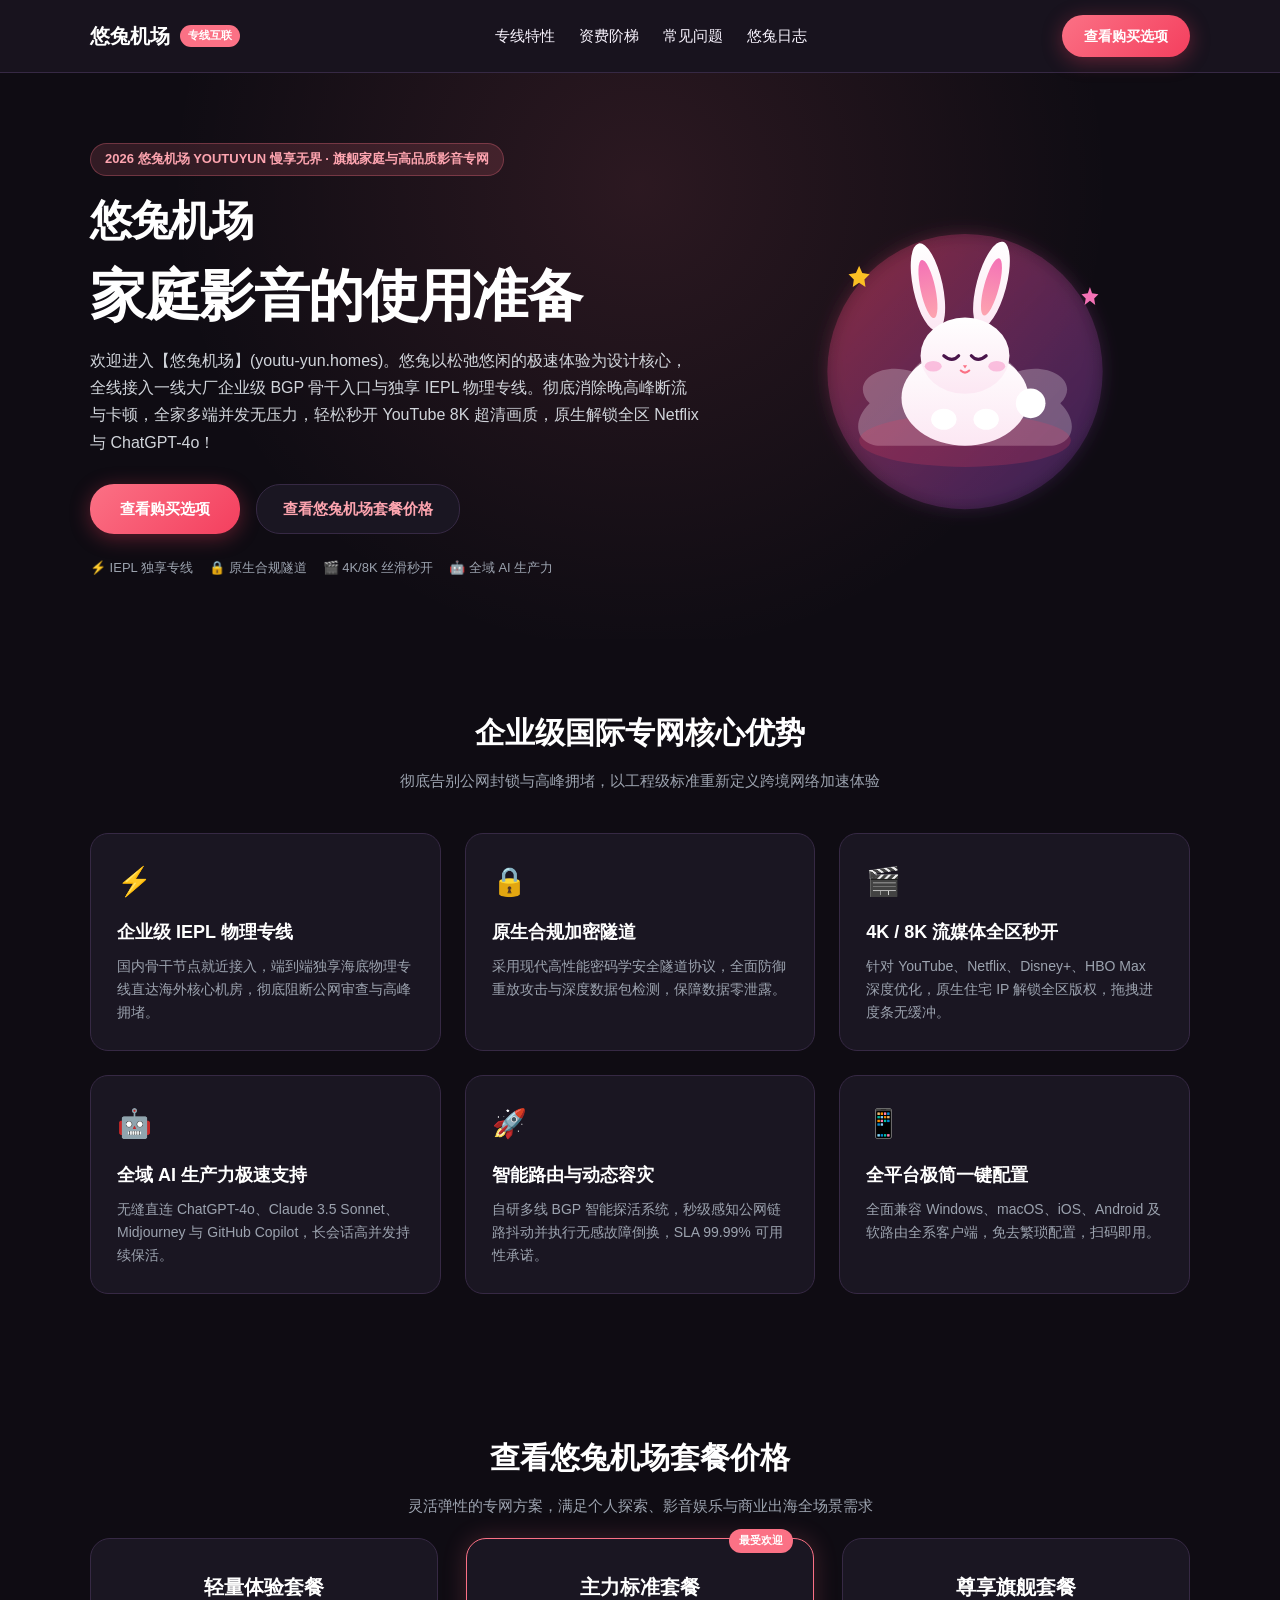
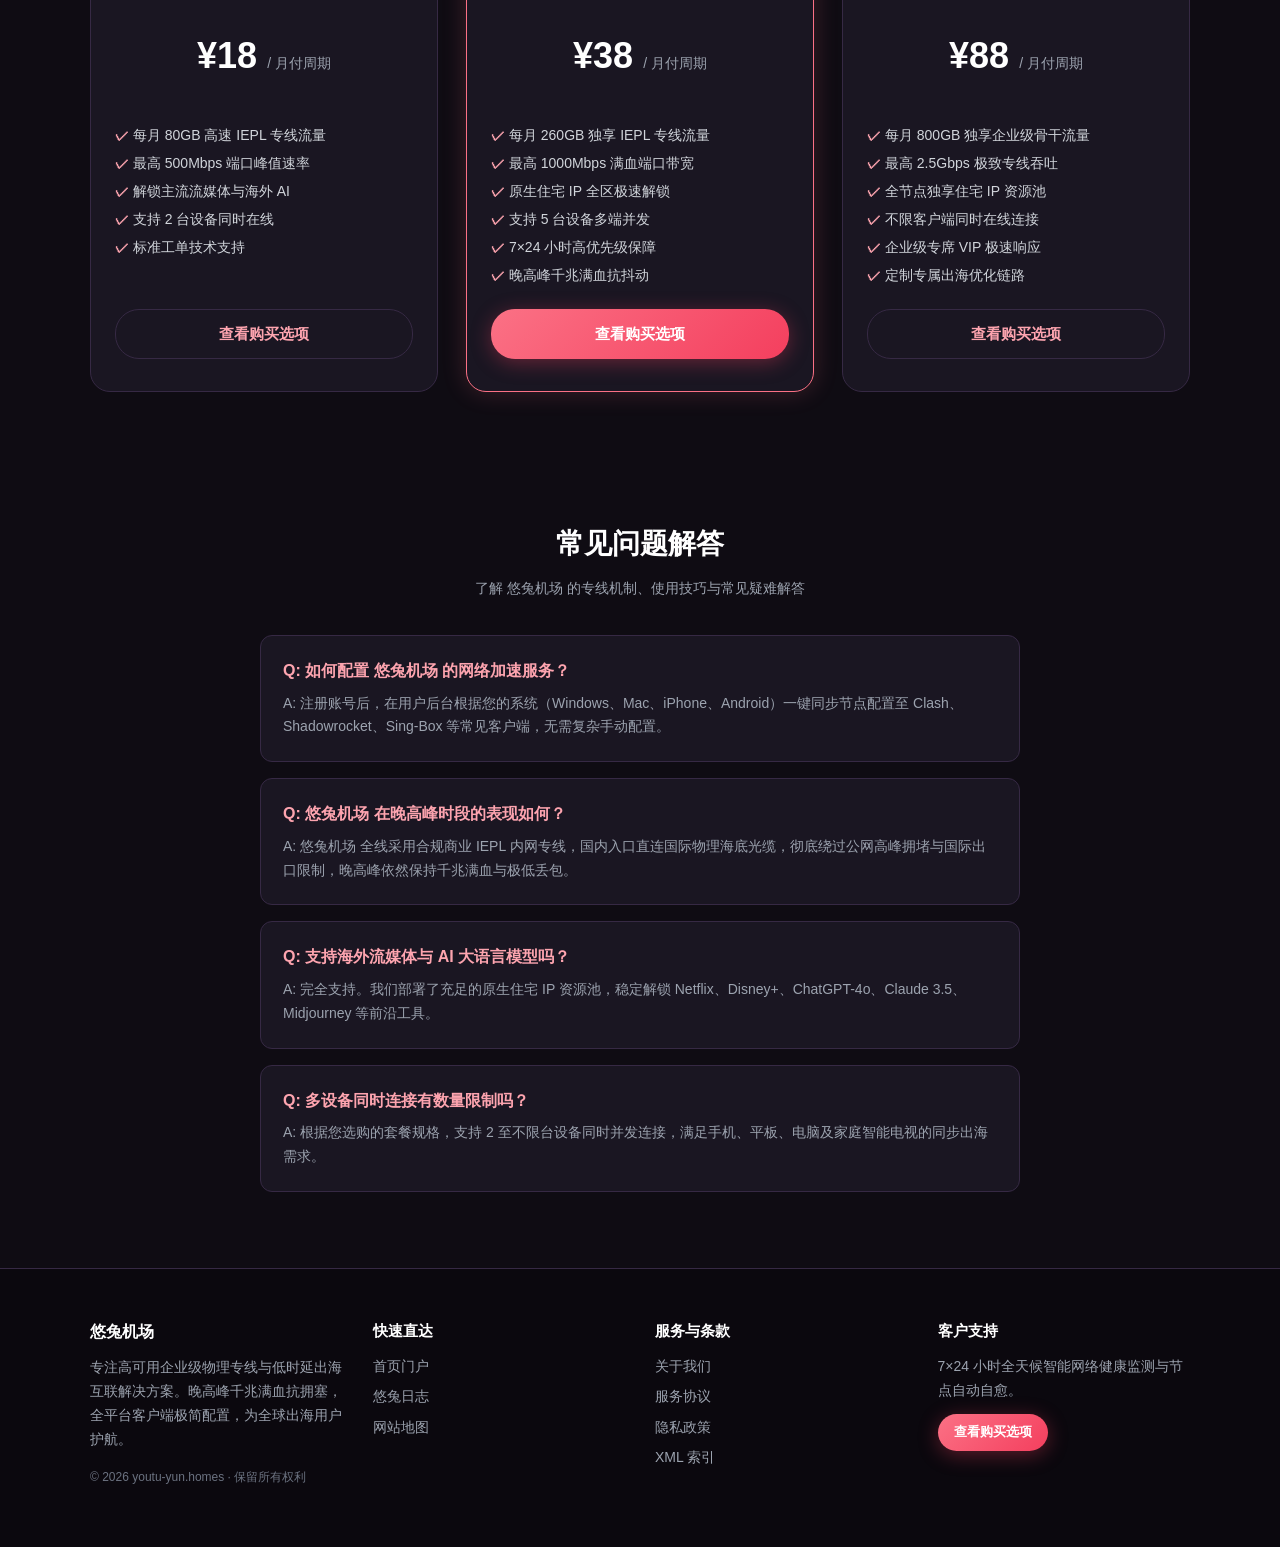
==== commit d57d2d21: "Improve landing-page metadata, headings and crawl consistency" ====
--- a/index.html
+++ b/index.html
@@ -2,17 +2,22 @@
 <html lang="zh-CN">
 <head>
   <meta charset="UTF-8">
-  <meta name="viewport" content="width=device-width, initial-scale=1.0">
-  <title>悠兔机场 - 2026悠闲稳定IEPL专线梯子与家庭流媒体加速推荐</title>
-  <meta name="description" content="悠兔机场(youtu-yun.homes)专为品质家庭与数字游民打造超低抖动专线加速网络。全节点覆盖亚太与欧美优质机房，晚高峰千兆满血抗拥塞，手机电脑全平台客户端一键连接，享受悠然自得的出海互联。">
-  <meta name="keywords" content="悠兔机场,悠兔专线,家庭翻墙梯子,IEPL物理专线,Netflix解锁加速器,4K流媒体梯子,稳定出海机场">
+  <meta name="viewport" content="width=device-width, initial-scale=1">
+  <title>悠兔机场｜家庭影音的使用准备</title>
+  <meta name="description" content="围绕悠兔的家庭影音的使用准备整理实用资料。按自己的设备、使用场景与预算核对服务条件，再查看外部购买页面的具体商品和条款。">
+  
   <meta property="og:type" content="website">
-  <meta property="og:title" content="悠兔机场 - 2026悠闲稳定IEPL专线梯子与家庭流媒体加速推荐">
-  <meta property="og:description" content="悠兔机场(youtu-yun.homes)专为品质家庭与数字游民打造超低抖动专线加速网络。全节点覆盖亚太与欧美优质机房，晚高峰千兆满血抗拥塞，手机电脑全平台客户端一键连接，享受悠然自得的出海互联。">
+  <meta property="og:title" content="悠兔机场｜家庭影音的使用准备">
+  <meta property="og:description" content="围绕悠兔的家庭影音的使用准备整理实用资料。按自己的设备、使用场景与预算核对服务条件，再查看外部购买页面的具体商品和条款。">
   <meta property="og:url" content="https://youtu-yun.homes/">
-  <meta property="og:site_name" content="悠兔机场">
+  <meta property="og:site_name" content="悠兔">
   <link rel="canonical" href="https://youtu-yun.homes/">
   <link rel="stylesheet" href="style.css">
+
+<meta name="twitter:title" content="悠兔机场｜家庭影音的使用准备">
+<meta name="twitter:description" content="围绕悠兔的家庭影音的使用准备整理实用资料。按自己的设备、使用场景与预算核对服务条件，再查看外部购买页面的具体商品和条款。">
+<script id="landing-maintenance-schema" type="application/ld+json">{"@context": "https://schema.org", "@type": "WebSite", "name": "悠兔机场｜家庭影音的使用准备", "url": "https://youtu-yun.homes/", "inLanguage": "zh-CN"}</script>
+<link rel="stylesheet" href="landing-maintenance.css">
 </head>
 <body>
   
@@ -28,7 +33,7 @@
         <li><a href="#faq">常见问题</a></li>
         <li><a href="rabbit-journal.html">悠兔日志</a></li>
       </ul>
-      <a href="https://ww012.twilightaff.com/#/?code=A56DH1Af" class="btn-aff-cta" style="padding: 10px 22px; font-size: 14px;" target="_blank" rel="nofollow">登录 / 注册</a>
+      <a href="https://ww012.twilightaff.com/#/?code=A56DH1Af" class="btn-aff-cta" style="padding: 10px 22px; font-size: 14px;" target="_blank" rel="nofollow noopener sponsored">查看购买选项</a>
     </div>
   </nav>
     
@@ -39,13 +44,10 @@
       <div class="hero-grid">
         <div class="hero-content">
           <span class="hero-tag">2026 悠兔机场 YOUTUYUN 慢享无界 · 旗舰家庭与高品质影音专网</span>
-          <h1 class="hero-title">
-            悠兔机场 · 悠享稳定IEPL专线梯子<br>
-            <span class="hero-title-highlight">晚高峰免缓冲秒开 · 4K8K流媒体与全域AI加速器</span>
-          </h1>
+          <h1 class="hero-title" data-landing-title="true"><span class="landing-brand">悠兔机场</span><span class="landing-focus">家庭影音的使用准备</span></h1>
           <p class="hero-desc">欢迎进入【悠兔机场】(youtu-yun.homes)。悠兔以松弛悠闲的极速体验为设计核心，全线接入一线大厂企业级 BGP 骨干入口与独享 IEPL 物理专线。彻底消除晚高峰断流与卡顿，全家多端并发无压力，轻松秒开 YouTube 8K 超清画质，原生解锁全区 Netflix 与 ChatGPT-4o！</p>
           <div class="hero-actions">
-            <a href="https://ww012.twilightaff.com/#/?code=A56DH1Af" class="btn-aff-cta" target="_blank" rel="nofollow">立即开启悠兔机场专线</a>
+            <a href="https://ww012.twilightaff.com/#/?code=A56DH1Af" class="btn-aff-cta" target="_blank" rel="nofollow noopener sponsored">查看购买选项</a>
             <a href="#pricing" class="btn-tizi-dofollow">查看悠兔机场套餐价格</a>
           </div>
           <div style="font-size:13px; color:#9ca3af; display:flex; gap:16px; flex-wrap:wrap;">
@@ -217,7 +219,7 @@
           <ul class="price-features">
             <li>每月 80GB 高速 IEPL 专线流量</li><li>最高 500Mbps 端口峰值速率</li><li>解锁主流流媒体与海外 AI</li><li>支持 2 台设备同时在线</li><li>标准工单技术支持</li>
           </ul>
-          <a href="https://ww012.twilightaff.com/#/?code=A56DH1Af" class="btn-tizi-dofollow" style="margin-top:auto;" target="_blank" rel="nofollow">立即开通专线</a>
+          <a href="https://ww012.twilightaff.com/#/?code=A56DH1Af" class="btn-tizi-dofollow" style="margin-top:auto;" target="_blank" rel="nofollow noopener sponsored">查看购买选项</a>
         </div>
         
         <div class="price-card featured">
@@ -227,7 +229,7 @@
           <ul class="price-features">
             <li>每月 260GB 独享 IEPL 专线流量</li><li>最高 1000Mbps 满血端口带宽</li><li>原生住宅 IP 全区极速解锁</li><li>支持 5 台设备多端并发</li><li>7×24 小时高优先级保障</li><li>晚高峰千兆满血抗抖动</li>
           </ul>
-          <a href="https://ww012.twilightaff.com/#/?code=A56DH1Af" class="btn-aff-cta" style="margin-top:auto;" target="_blank" rel="nofollow">立即开通专线</a>
+          <a href="https://ww012.twilightaff.com/#/?code=A56DH1Af" class="btn-aff-cta" style="margin-top:auto;" target="_blank" rel="nofollow noopener sponsored">查看购买选项</a>
         </div>
         
         <div class="price-card ">
@@ -237,7 +239,7 @@
           <ul class="price-features">
             <li>每月 800GB 独享企业级骨干流量</li><li>最高 2.5Gbps 极致专线吞吐</li><li>全节点独享住宅 IP 资源池</li><li>不限客户端同时在线连接</li><li>企业级专席 VIP 极速响应</li><li>定制专属出海优化链路</li>
           </ul>
-          <a href="https://ww012.twilightaff.com/#/?code=A56DH1Af" class="btn-tizi-dofollow" style="margin-top:auto;" target="_blank" rel="nofollow">立即开通专线</a>
+          <a href="https://ww012.twilightaff.com/#/?code=A56DH1Af" class="btn-tizi-dofollow" style="margin-top:auto;" target="_blank" rel="nofollow noopener sponsored">查看购买选项</a>
         </div>
         
       </div>
@@ -245,110 +247,7 @@
   </section>
 
   <!-- Articles Preview Section -->
-  <section style="padding: 65px 0;">
-    <div class="container">
-      <div style="display:flex; justify-content:space-between; align-items:center; margin-bottom:30px; flex-wrap:wrap; gap:12px;">
-        <div>
-          <h2 style="font-size:26px; font-weight:800; color:#fff;">悠兔日志 · 深度技术专栏</h2>
-          <p style="color:#9ca3af; font-size:14px;">探索国际专网架构、协议低时延调优与出海实用技术报告</p>
-        </div>
-        <a href="rabbit-journal.html" style="color:#fda4af; font-weight:600; font-size:14px;">查看全部专栏文章 →</a>
-      </div>
-      <div style="display:grid; grid-template-columns:repeat(auto-fit, minmax(280px, 1fr)); gap:20px;">
-        
-        <div class="article-card" style="background:#1a1622; border:1px solid #362944; border-radius:14px; padding:24px; display:flex; flex-direction:column; justify-content:space-between; transition:transform 0.25s ease, box-shadow 0.25s ease, border-color 0.25s ease; box-shadow: 0 4px 16px rgba(0,0,0,0.12);">
-          <div>
-            <div style="display:flex; justify-content:space-between; align-items:center; margin-bottom:12px;">
-              <span style="font-size:11px; color:#fda4af; background:#fb718522; border:1px solid #fb718544; padding:3px 10px; border-radius:12px; font-weight:600;">品牌深度剖析</span>
-              <span style="font-size:12px; color:#6b7280;">2026 技术专栏</span>
-            </div>
-            <h4 style="margin:10px 0 10px; font-size:17px; font-weight:700; line-height:1.45;"><a href="youtu-speed-stability-family-review.html" style="color:#fff;">悠兔机场IEPL内网专线稳定性评测与家庭多端并发性能实测</a></h4>
-            <p style="font-size:13px; color:#9ca3af; line-height:1.65; margin-bottom:16px;">探讨企业级跨境专网互联、低延迟传输协议与高可靠出海网络的工程调优指南...</p>
-          </div>
-          <div style="border-top:1px solid #362944; padding-top:12px; margin-top:auto; display:flex; justify-content:space-between; align-items:center;">
-            <span style="font-size:12px; color:#6b7280;">悠兔机场 实验室</span>
-            <a href="youtu-speed-stability-family-review.html" style="color:#fda4af; font-size:13px; font-weight:600; display:inline-flex; align-items:center; gap:4px;">阅读深度报告 →</a>
-          </div>
-        </div>
-        
-        <div class="article-card" style="background:#1a1622; border:1px solid #362944; border-radius:14px; padding:24px; display:flex; flex-direction:column; justify-content:space-between; transition:transform 0.25s ease, box-shadow 0.25s ease, border-color 0.25s ease; box-shadow: 0 4px 16px rgba(0,0,0,0.12);">
-          <div>
-            <div style="display:flex; justify-content:space-between; align-items:center; margin-bottom:12px;">
-              <span style="font-size:11px; color:#fda4af; background:#fb718522; border:1px solid #fb718544; padding:3px 10px; border-radius:12px; font-weight:600;">影音极客</span>
-              <span style="font-size:12px; color:#6b7280;">2026 技术专栏</span>
-            </div>
-            <h4 style="margin:10px 0 10px; font-size:17px; font-weight:700; line-height:1.45;"><a href="home-entertainment-streaming-buffer-optimization.html" style="color:#fff;">智能电视与Apple TV跨国4K流媒体播放防缓冲网络调优</a></h4>
-            <p style="font-size:13px; color:#9ca3af; line-height:1.65; margin-bottom:16px;">探讨企业级跨境专网互联、低延迟传输协议与高可靠出海网络的工程调优指南...</p>
-          </div>
-          <div style="border-top:1px solid #362944; padding-top:12px; margin-top:auto; display:flex; justify-content:space-between; align-items:center;">
-            <span style="font-size:12px; color:#6b7280;">悠兔机场 实验室</span>
-            <a href="home-entertainment-streaming-buffer-optimization.html" style="color:#fda4af; font-size:13px; font-weight:600; display:inline-flex; align-items:center; gap:4px;">阅读深度报告 →</a>
-          </div>
-        </div>
-        
-        <div class="article-card" style="background:#1a1622; border:1px solid #362944; border-radius:14px; padding:24px; display:flex; flex-direction:column; justify-content:space-between; transition:transform 0.25s ease, box-shadow 0.25s ease, border-color 0.25s ease; box-shadow: 0 4px 16px rgba(0,0,0,0.12);">
-          <div>
-            <div style="display:flex; justify-content:space-between; align-items:center; margin-bottom:12px;">
-              <span style="font-size:11px; color:#fda4af; background:#fb718522; border:1px solid #fb718544; padding:3px 10px; border-radius:12px; font-weight:600;">声学娱乐</span>
-              <span style="font-size:12px; color:#6b7280;">2026 技术专栏</span>
-            </div>
-            <h4 style="margin:10px 0 10px; font-size:17px; font-weight:700; line-height:1.45;"><a href="cross-border-audio-streaming-hires-lossless.html" style="color:#fff;">Tidal与Apple Music海外无损音频串流低时延协议解析</a></h4>
-            <p style="font-size:13px; color:#9ca3af; line-height:1.65; margin-bottom:16px;">探讨企业级跨境专网互联、低延迟传输协议与高可靠出海网络的工程调优指南...</p>
-          </div>
-          <div style="border-top:1px solid #362944; padding-top:12px; margin-top:auto; display:flex; justify-content:space-between; align-items:center;">
-            <span style="font-size:12px; color:#6b7280;">悠兔机场 实验室</span>
-            <a href="cross-border-audio-streaming-hires-lossless.html" style="color:#fda4af; font-size:13px; font-weight:600; display:inline-flex; align-items:center; gap:4px;">阅读深度报告 →</a>
-          </div>
-        </div>
-        
-        <div class="article-card" style="background:#1a1622; border:1px solid #362944; border-radius:14px; padding:24px; display:flex; flex-direction:column; justify-content:space-between; transition:transform 0.25s ease, box-shadow 0.25s ease, border-color 0.25s ease; box-shadow: 0 4px 16px rgba(0,0,0,0.12);">
-          <div>
-            <div style="display:flex; justify-content:space-between; align-items:center; margin-bottom:12px;">
-              <span style="font-size:11px; color:#fda4af; background:#fb718522; border:1px solid #fb718544; padding:3px 10px; border-radius:12px; font-weight:600;">AI提速</span>
-              <span style="font-size:12px; color:#6b7280;">2026 技术专栏</span>
-            </div>
-            <h4 style="margin:10px 0 10px; font-size:17px; font-weight:700; line-height:1.45;"><a href="generative-ai-long-context-connection-keepalive.html" style="color:#fff;">大语言模型长文本流式输出会话抗断流与保活机制实战</a></h4>
-            <p style="font-size:13px; color:#9ca3af; line-height:1.65; margin-bottom:16px;">探讨企业级跨境专网互联、低延迟传输协议与高可靠出海网络的工程调优指南...</p>
-          </div>
-          <div style="border-top:1px solid #362944; padding-top:12px; margin-top:auto; display:flex; justify-content:space-between; align-items:center;">
-            <span style="font-size:12px; color:#6b7280;">悠兔机场 实验室</span>
-            <a href="generative-ai-long-context-connection-keepalive.html" style="color:#fda4af; font-size:13px; font-weight:600; display:inline-flex; align-items:center; gap:4px;">阅读深度报告 →</a>
-          </div>
-        </div>
-        
-        <div class="article-card" style="background:#1a1622; border:1px solid #362944; border-radius:14px; padding:24px; display:flex; flex-direction:column; justify-content:space-between; transition:transform 0.25s ease, box-shadow 0.25s ease, border-color 0.25s ease; box-shadow: 0 4px 16px rgba(0,0,0,0.12);">
-          <div>
-            <div style="display:flex; justify-content:space-between; align-items:center; margin-bottom:12px;">
-              <span style="font-size:11px; color:#fda4af; background:#fb718522; border:1px solid #fb718544; padding:3px 10px; border-radius:12px; font-weight:600;">远程协同</span>
-              <span style="font-size:12px; color:#6b7280;">2026 技术专栏</span>
-            </div>
-            <h4 style="margin:10px 0 10px; font-size:17px; font-weight:700; line-height:1.45;"><a href="digital-nomad-multi-region-remote-collaboration.html" style="color:#fff;">数字游民旅居海外跨国办公网络容灾切换最佳实践</a></h4>
-            <p style="font-size:13px; color:#9ca3af; line-height:1.65; margin-bottom:16px;">探讨企业级跨境专网互联、低延迟传输协议与高可靠出海网络的工程调优指南...</p>
-          </div>
-          <div style="border-top:1px solid #362944; padding-top:12px; margin-top:auto; display:flex; justify-content:space-between; align-items:center;">
-            <span style="font-size:12px; color:#6b7280;">悠兔机场 实验室</span>
-            <a href="digital-nomad-multi-region-remote-collaboration.html" style="color:#fda4af; font-size:13px; font-weight:600; display:inline-flex; align-items:center; gap:4px;">阅读深度报告 →</a>
-          </div>
-        </div>
-        
-        <div class="article-card" style="background:#1a1622; border:1px solid #362944; border-radius:14px; padding:24px; display:flex; flex-direction:column; justify-content:space-between; transition:transform 0.25s ease, box-shadow 0.25s ease, border-color 0.25s ease; box-shadow: 0 4px 16px rgba(0,0,0,0.12);">
-          <div>
-            <div style="display:flex; justify-content:space-between; align-items:center; margin-bottom:12px;">
-              <span style="font-size:11px; color:#fda4af; background:#fb718522; border:1px solid #fb718544; padding:3px 10px; border-radius:12px; font-weight:600;">硬件组网</span>
-              <span style="font-size:12px; color:#6b7280;">2026 技术专栏</span>
-            </div>
-            <h4 style="margin:10px 0 10px; font-size:17px; font-weight:700; line-height:1.45;"><a href="wifi6-router-mesh-cross-border-routing-tuning.html" style="color:#fff;">Wi-Fi 6双频家庭组网与海外出口智能分流调优技巧</a></h4>
-            <p style="font-size:13px; color:#9ca3af; line-height:1.65; margin-bottom:16px;">探讨企业级跨境专网互联、低延迟传输协议与高可靠出海网络的工程调优指南...</p>
-          </div>
-          <div style="border-top:1px solid #362944; padding-top:12px; margin-top:auto; display:flex; justify-content:space-between; align-items:center;">
-            <span style="font-size:12px; color:#6b7280;">悠兔机场 实验室</span>
-            <a href="wifi6-router-mesh-cross-border-routing-tuning.html" style="color:#fda4af; font-size:13px; font-weight:600; display:inline-flex; align-items:center; gap:4px;">阅读深度报告 →</a>
-          </div>
-        </div>
-        
-      </div>
-    </div>
-  </section>
+  
 
   <!-- FAQ Section -->
   <section id="faq" style="padding: 60px 0; background:#0f0c13;">
@@ -412,7 +311,7 @@
         <div>
           <h4 style="color:#fff; margin-bottom:12px; font-size:15px;">客户支持</h4>
           <p style="line-height:1.7; margin-bottom:12px;">7×24 小时全天候智能网络健康监测与节点自动自愈。</p>
-          <a href="https://ww012.twilightaff.com/#/?code=A56DH1Af" class="btn-aff-cta" style="padding: 8px 16px; font-size: 13px;" target="_blank" rel="nofollow">立即体验专线</a>
+          <a href="https://ww012.twilightaff.com/#/?code=A56DH1Af" class="btn-aff-cta" style="padding: 8px 16px; font-size: 13px;" target="_blank" rel="nofollow noopener sponsored">查看购买选项</a>
         </div>
       </div>
     </div>
--- a/landing-maintenance.css
+++ b/landing-maintenance.css
@@ -0,0 +1,19 @@
+/* Scoped heading and keyboard improvements; original brand design remains. */
+h1[data-landing-title]{font-size:clamp(2rem,4.4vw,4.4rem);line-height:1.18;letter-spacing:-.025em;overflow-wrap:anywhere}
+h1[data-landing-title] .landing-brand{display:block;font-size:.74em;line-height:1.3;margin-bottom:.35em}
+h1[data-landing-title] .landing-focus{display:block;font-size:1em}
+a:focus-visible,button:focus-visible{outline:3px solid currentColor;outline-offset:5px}
+@media(max-width:600px){h1[data-landing-title]{font-size:clamp(1.65rem,7.8vw,2.3rem);line-height:1.22;max-width:100%;margin-top:.4em;margin-bottom:.6em}h1[data-landing-title] .landing-brand{font-size:.78em}}
+@media(prefers-reduced-motion:reduce){*,*::before,*::after{animation-duration:.01ms!important;animation-iteration-count:1!important;scroll-behavior:auto!important}}
+
+/* Final observed navigation repairs. */
+@media(max-width:600px){
+.navbar .nav-inner{display:grid!important;grid-template-columns:minmax(0,1fr) auto;align-items:center;gap:10px 8px;height:auto!important;min-height:0;padding-top:12px;padding-bottom:12px}
+.navbar .nav-inner>a:first-child{grid-column:1;grid-row:1;white-space:nowrap;font-size:17px!important;letter-spacing:0;min-width:0;gap:5px}
+.navbar .nav-inner>a:last-child{grid-column:2;grid-row:1;white-space:nowrap;font-size:12px!important;padding:10px!important;width:auto!important;min-width:0}
+.navbar .nav-inner>ul{display:flex!important;grid-column:1/-1;grid-row:2;flex-wrap:wrap;justify-content:center;gap:6px 16px;margin:0!important;padding:0!important;position:static!important;width:auto!important;height:auto!important}
+.navbar .nav-inner>ul li{min-width:0}
+.navbar .nav-inner>ul a{display:block;white-space:nowrap;font-size:13px!important;line-height:1.5;padding:6px 0}
+.navbar .nav-inner>a:first-child span{white-space:nowrap}
+.hero-section{padding-top:40px!important}
+}
